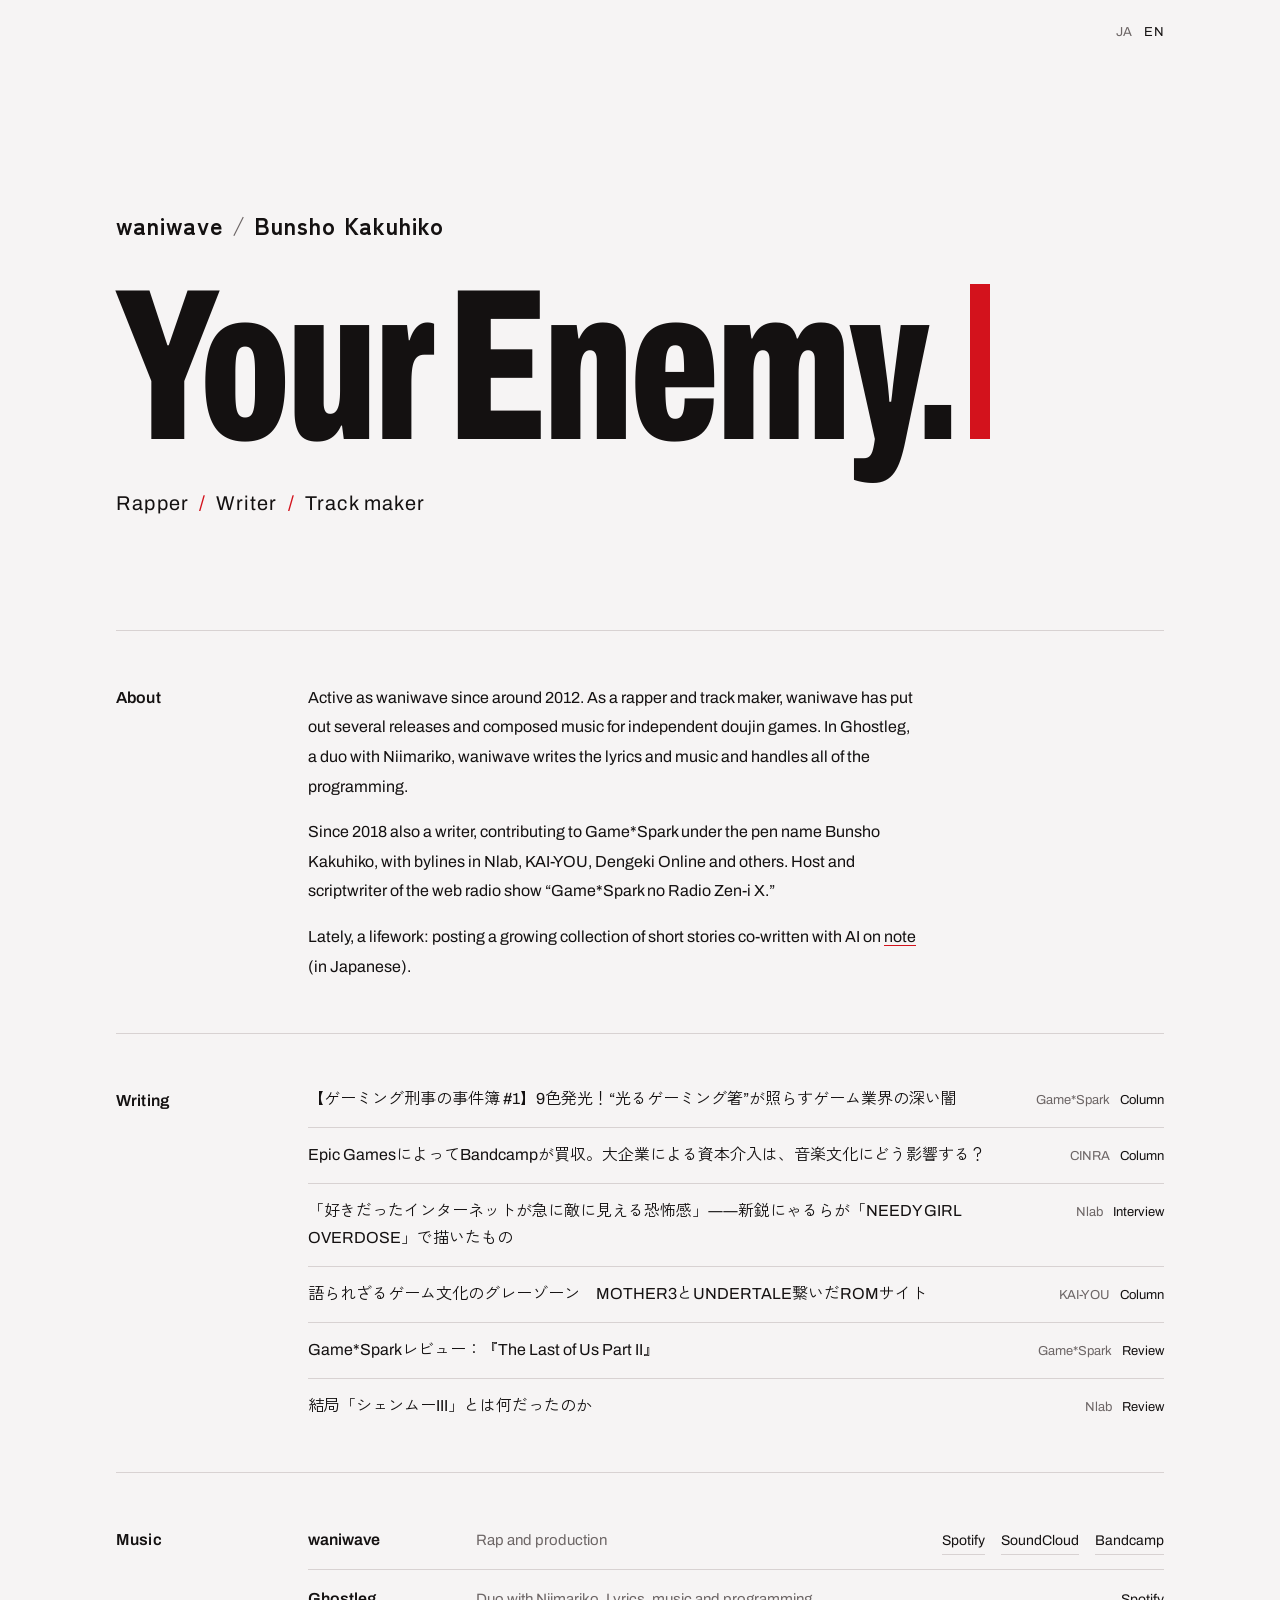
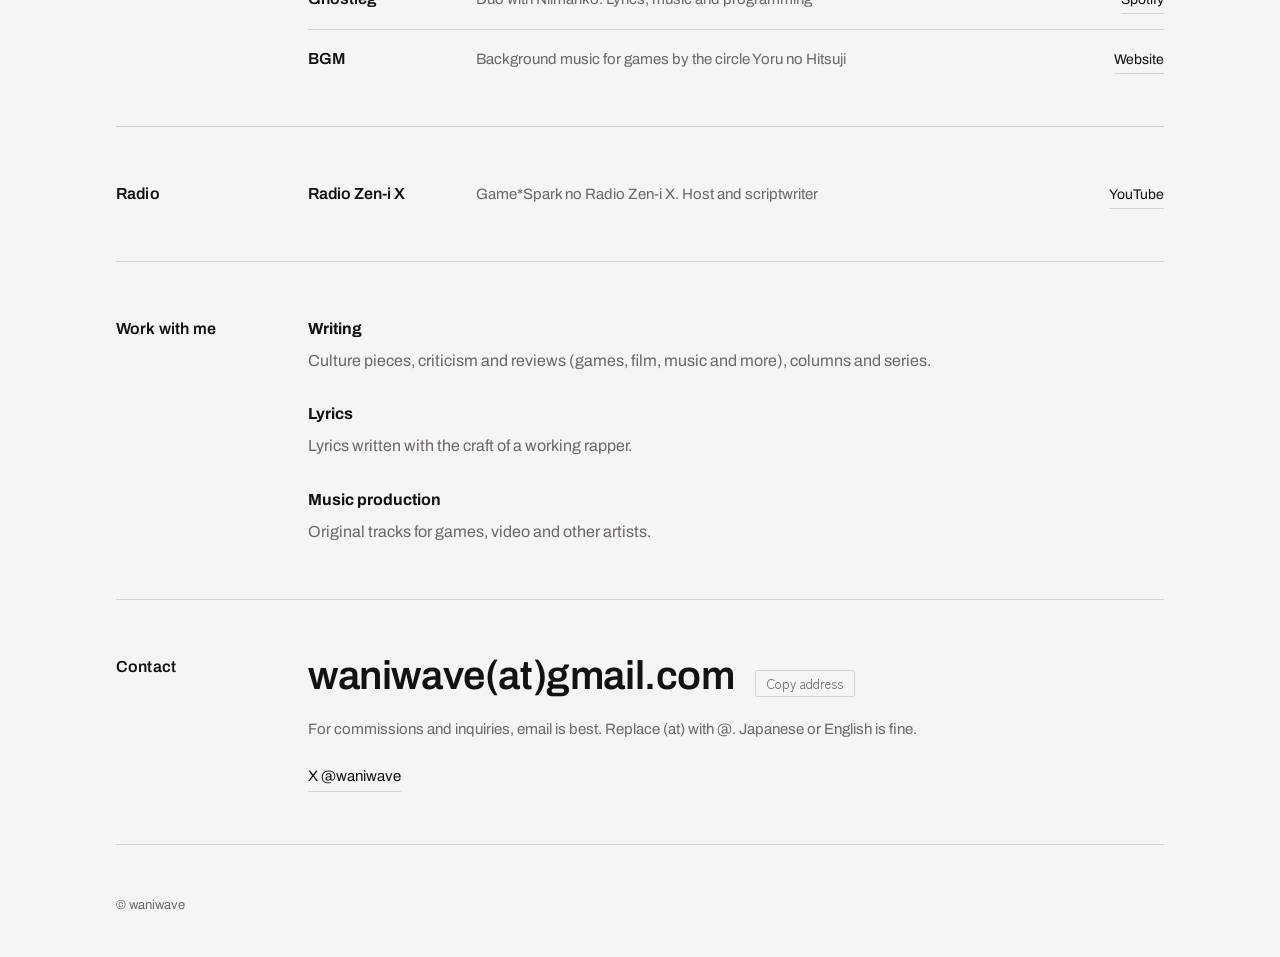
==== en/index.html @ 1792ae39 "Add files via upload" ====
<!doctype html>
<html lang="en">
<head>
<meta charset="utf-8">
<meta name="viewport" content="width=device-width, initial-scale=1, viewport-fit=cover">
<title>waniwave / Bunsho Kakuhiko</title>
<meta name="description" content="waniwave (Bunsho Kakuhiko). Rapper, writer and track maker based in Japan. Available for culture writing, criticism and reviews, columns, lyrics and music production.">
<link rel="canonical" href="https://waniwave.com/en/">
<link rel="alternate" hreflang="ja" href="https://waniwave.com/">
<link rel="alternate" hreflang="en" href="https://waniwave.com/en/">
<meta property="og:type" content="website">
<meta property="og:title" content="waniwave / Bunsho Kakuhiko">
<meta property="og:description" content="Your Enemy. Rapper / Writer / Track maker">
<meta property="og:url" content="https://waniwave.com/en/">
<meta name="twitter:card" content="summary">
<meta name="twitter:site" content="@waniwave">
<link rel="icon" href="../assets/favicon.svg" type="image/svg+xml">
<link rel="preconnect" href="https://fonts.googleapis.com">
<link rel="preconnect" href="https://fonts.gstatic.com" crossorigin>
<link rel="stylesheet" href="https://fonts.googleapis.com/css2?family=Archivo:wdth,wght@62..125,400..800&family=Zen+Kaku+Gothic+New:wght@400;700&display=swap">
<link rel="stylesheet" href="../assets/style.css">
</head>
<body>
<div class="wrap">

  <header class="bar">
    <nav class="lang" aria-label="Language">
      <a href="../" lang="ja" hreflang="ja">JA</a>
      <a href="./" aria-current="page" lang="en">EN</a>
    </nav>
  </header>

  <section class="hero" aria-label="waniwave">
    <h1 class="name">waniwave<span class="sep">/</span>Bunsho Kakuhiko</h1>
    <p class="enemy">Your Enemy.<span class="caret" aria-hidden="true"></span></p>
    <p class="roles">Rapper<span class="slash">/</span>Writer<span class="slash">/</span>Track maker</p>
  </section>

  <section class="sec" id="about">
    <h2>About</h2>
    <div class="body prose">
      <p>Active as waniwave since around 2012. As a rapper and track maker, waniwave has put out several releases and composed music for independent doujin games. In Ghostleg, a duo with Niimariko, waniwave writes the lyrics and music and handles all of the programming.</p>
      <p>Since 2018 also a writer, contributing to Game*Spark under the pen name Bunsho Kakuhiko, with bylines in Nlab, KAI-YOU, Dengeki Online and others. Host and scriptwriter of the web radio show “Game*Spark no Radio Zen-i X.”</p>
      <p>Lately, a lifework: posting a growing collection of short stories co-written with AI on <a class="inline" href="https://note.com/wanwe" target="_blank" rel="noopener">note</a> (in Japanese).</p>
    </div>
  </section>

  <section class="sec" id="writing">
    <h2>Writing</h2>
    <div class="body">
      <ul class="rows">
        <li class="row">
          <a class="t title" lang="ja" href="https://www.gamespark.jp/article/2022/09/12/122242.html" target="_blank" rel="noopener">【ゲーミング刑事の事件簿 #1】9色発光！“光るゲーミング箸”が照らすゲーム業界の深い闇</a>
          <span class="m">Game*Spark<span class="g">Column</span></span>
        </li>
        <li class="row">
          <a class="t title" lang="ja" href="https://www.cinra.net/article/202203-briefing-bandcamp_ymmtscl" target="_blank" rel="noopener">Epic GamesによってBandcampが買収。大企業による資本介入は、音楽文化にどう影響する？</a>
          <span class="m">CINRA<span class="g">Column</span></span>
        </li>
        <li class="row">
          <a class="t title" lang="ja" href="https://nlab.itmedia.co.jp/cont/articles/3331324/" target="_blank" rel="noopener">「好きだったインターネットが急に敵に見える恐怖感」――新鋭にゃるらが「NEEDY GIRL OVERDOSE」で描いたもの</a>
          <span class="m">Nlab<span class="g">Interview</span></span>
        </li>
        <li class="row">
          <a class="t title" lang="ja" href="https://premium.kai-you.net/article/423" target="_blank" rel="noopener">語られざるゲーム文化のグレーゾーン　MOTHER3とUNDERTALE繋いだROMサイト</a>
          <span class="m">KAI-YOU<span class="g">Column</span></span>
        </li>
        <li class="row">
          <a class="t title" lang="ja" href="https://www.gamespark.jp/article/2020/08/16/101322.html" target="_blank" rel="noopener">Game*Sparkレビュー：『The Last of Us Part II』</a>
          <span class="m">Game*Spark<span class="g">Review</span></span>
        </li>
        <li class="row">
          <a class="t title" lang="ja" href="https://nlab.itmedia.co.jp/cont/articles/3300284/" target="_blank" rel="noopener">結局「シェンムーIII」とは何だったのか</a>
          <span class="m">Nlab<span class="g">Review</span></span>
        </li>
      </ul>
    </div>
  </section>

  <section class="sec" id="music">
    <h2>Music</h2>
    <div class="body">
      <ul class="rows music">
        <li class="row">
          <span class="k">waniwave</span>
          <span class="t">Rap and production</span>
          <span class="links">
            <a href="https://open.spotify.com/artist/51df8AoXnKXxdjbH6T7DKk" target="_blank" rel="noopener">Spotify</a>
            <a href="https://soundcloud.com/waniwave" target="_blank" rel="noopener">SoundCloud</a>
            <a href="https://henrec.bandcamp.com/" target="_blank" rel="noopener">Bandcamp</a>
          </span>
        </li>
        <li class="row">
          <span class="k">Ghostleg</span>
          <span class="t">Duo with Niimariko. Lyrics, music and programming</span>
          <span class="links">
            <a href="https://open.spotify.com/artist/30WpNmVL4eDIlhvrAvZKBD" target="_blank" rel="noopener">Spotify</a>
          </span>
        </li>
        <li class="row">
          <span class="k">BGM</span>
          <span class="t">Background music for games by the circle Yoru no Hitsuji</span>
          <span class="links">
            <a href="https://yorunohitsuji.xii.jp/" target="_blank" rel="noopener">Website</a>
          </span>
        </li>
      </ul>
    </div>
  </section>

  <section class="sec" id="radio">
    <h2>Radio</h2>
    <div class="body">
      <ul class="rows music">
        <li class="row">
          <span class="k">Radio Zen-i X</span>
          <span class="t">Game*Spark no Radio Zen-i X. Host and scriptwriter</span>
          <span class="links">
            <a href="https://www.youtube.com/@Radio-ZenE" target="_blank" rel="noopener">YouTube</a>
          </span>
        </li>
      </ul>
    </div>
  </section>

  <section class="sec" id="work">
    <h2>Work with me</h2>
    <div class="body">
      <ul class="work">
        <li>
          <h3>Writing</h3>
          <p>Culture pieces, criticism and reviews (games, film, music and more), columns and series.</p>
        </li>
        <li>
          <h3>Lyrics</h3>
          <p>Lyrics written with the craft of a working rapper.</p>
        </li>
        <li>
          <h3>Music production</h3>
          <p>Original tracks for games, video and other artists.</p>
        </li>
      </ul>
    </div>
  </section>

  <section class="sec" id="contact">
    <h2>Contact</h2>
    <div class="body">
      <div class="mail">
        <span class="addr">waniwave(at)gmail.com</span>
        <button class="copy" type="button" id="copy-mail" data-done="Copied">Copy address</button>
      </div>
      <p class="contact-note">For commissions and inquiries, email is best. Replace (at) with @. Japanese or English is fine.</p>
      <p class="contact-links"><a href="https://x.com/waniwave" target="_blank" rel="noopener">X @waniwave</a></p>
    </div>
  </section>

  <footer>© waniwave</footer>

</div>
<script>
(function () {
  var b = document.getElementById('copy-mail');
  if (!b) return;
  var label = b.textContent;
  b.addEventListener('click', function () {
    var a = ['waniwave', 'gmail.com'].join('@');
    var done = function () { b.textContent = b.dataset.done; setTimeout(function () { b.textContent = label; }, 1800); };
    var fallback = function () {
      var r = document.createRange(); r.selectNodeContents(document.querySelector('.addr'));
      var s = window.getSelection(); s.removeAllRanges(); s.addRange(r);
    };
    try {
      navigator.clipboard.writeText(a).then(done, fallback);
    } catch (e) { fallback(); }
  });
})();
</script>
</body>
</html>
---- assets/style.css ----
/* Layout: one left-aligned column. Each section = label column + content column; stacks on phones.
   Boldness lives in one place only: the "Your Enemy." line and its red caret. */
:root {
  --bg: #f6f4f4;
  --ink: #141111;
  --mute: #6d6666;
  --line: #d8d2d2;
  --red: #d3121c;
  --font-latin: "Archivo", "Helvetica Neue", Arial, sans-serif;
  --font-ja: "Zen Kaku Gothic New", "Hiragino Kaku Gothic ProN", "Yu Gothic", sans-serif;
  --col-label: 10rem;
  --max: 68rem;
  color-scheme: light;
}
@media (prefers-color-scheme: dark) {
  :root:not([data-theme="light"]) {
    --bg: #121010; --ink: #edeaea; --mute: #948c8c; --line: #2f2a2a; --red: #ff3c40;
    color-scheme: dark;
  }
}
:root[data-theme="dark"] {
  --bg: #121010; --ink: #edeaea; --mute: #948c8c; --line: #2f2a2a; --red: #ff3c40;
  color-scheme: dark;
}

*, *::before, *::after { box-sizing: border-box; }
html { -webkit-text-size-adjust: 100%; }
body {
  margin: 0;
  background: var(--bg);
  color: var(--ink);
  font-family: var(--font-latin), var(--font-ja);
  font-size: 1rem;
  line-height: 1.85;
  font-feature-settings: "palt" 0;
}
:lang(ja) body, body:lang(ja) { font-family: var(--font-ja); }

a { color: inherit; text-decoration: none; }
a:focus-visible, button:focus-visible { outline: 2px solid var(--red); outline-offset: 3px; }

.wrap {
  max-width: var(--max);
  margin: 0 auto;
  padding-left: max(20px, env(safe-area-inset-left, 0px));
  padding-right: max(20px, env(safe-area-inset-right, 0px));
}

/* ---- top bar ---- */
.bar {
  display: flex;
  justify-content: space-between;
  align-items: center;
  gap: 1rem;
  padding-block: 1.25rem;
  font-size: .8125rem;
  color: var(--mute);
}
.bar a:hover { color: var(--ink); }
.prose a.inline { border-bottom: 1px solid var(--red); }
.prose a.inline:hover { color: var(--red); }
.lang { margin-left: auto; display: flex; gap: .75rem; font-family: var(--font-latin); letter-spacing: .02em; }
.lang [aria-current="page"] { color: var(--ink); }

/* ---- hero ---- */
.hero { padding-block: clamp(4rem, 12vw, 9rem) clamp(3.5rem, 9vw, 7rem); }
.hero .name {
  margin: 0;
  font-family: var(--font-ja);
  font-weight: 700;
  font-size: clamp(1.125rem, 2.4vw, 1.5rem);
  letter-spacing: .04em;
  line-height: 1.4;
}
.hero .name .sep { color: var(--mute); font-weight: 400; margin-inline: .35em; }
.hero .enemy {
  margin: .15em 0 0;
  font-family: var(--font-latin);
  font-weight: 800;
  font-stretch: 62%;
  font-variation-settings: "wdth" 62;
  font-size: clamp(4.5rem, 17vw, 13.5rem);
  line-height: .86;
  letter-spacing: -.015em;
  text-transform: none;
}
.caret {
  display: inline-block;
  width: .09em;
  height: .72em;
  margin-left: .06em;
  background: var(--red);
  vertical-align: baseline;
  animation: blink 1.1s steps(1, end) infinite;
}
@keyframes blink { 50% { opacity: 0; } }
@media (prefers-reduced-motion: reduce) { .caret { animation: none; } }

.roles {
  margin: 1.75rem 0 0;
  font-size: clamp(1rem, 2vw, 1.25rem);
  letter-spacing: .06em;
  line-height: 1.5;
}
.roles .slash { color: var(--red); margin-inline: .5em; font-family: var(--font-latin); }

/* ---- sections ---- */
.sec {
  display: grid;
  grid-template-columns: var(--col-label) minmax(0, 1fr);
  gap: 1.5rem 2rem;
  padding-block: 3.25rem;
  border-top: 1px solid var(--line);
}
.sec > h2 {
  margin: 0;
  font-family: var(--font-latin);
  font-weight: 600;
  font-size: 1rem;
  line-height: 1.85;
  letter-spacing: .01em;
}
.sec > .body { min-width: 0; }
.prose { max-width: 38em; }
.prose p { margin: 0 0 1em; }
.prose p:last-child { margin-bottom: 0; }

/* rows: writing / music / radio share one row shape */
.rows { list-style: none; margin: 0; padding: 0; }
.row {
  display: grid;
  grid-template-columns: minmax(0, 1fr) auto;
  gap: .25rem 1.5rem;
  align-items: baseline;
  padding-block: .9rem;
  border-bottom: 1px solid var(--line);
}
.row:first-child { padding-top: 0; }
.row:last-child { border-bottom: 0; padding-bottom: 0; }
.row .k {
  font-family: var(--font-latin);
  font-variant-numeric: tabular-nums;
  color: var(--mute);
  font-size: .875rem;
}
.row .t { min-width: 0; line-height: 1.65; }
.row .m { color: var(--mute); font-size: .8125rem; text-align: right; white-space: nowrap; }
.row .m .g { color: var(--ink); margin-left: .75em; }

a.title {
  background-image: linear-gradient(var(--red), var(--red));
  background-size: 0 1px;
  background-repeat: no-repeat;
  background-position: 0 100%;
  transition: background-size .25s ease;
}
a.title:hover, a.title:focus-visible { background-size: 100% 1px; }
@media (prefers-reduced-motion: reduce) { a.title { transition: none; } }

/* music rows: name column is wider */
.rows.music .row { grid-template-columns: 9rem minmax(0, 1fr) auto; }
.rows.music .k { color: var(--ink); font-size: 1rem; font-weight: 600; }
.rows.music .t { color: var(--mute); font-size: .9375rem; }
.links { display: flex; flex-wrap: wrap; gap: .25rem 1rem; justify-content: flex-end; font-size: .875rem; }
.links a { border-bottom: 1px solid var(--line); }
.links a:hover { border-color: var(--red); }

/* work */
.work { list-style: none; margin: 0; padding: 0; display: grid; gap: 1.5rem; max-width: 40em; }
.work h3 { margin: 0; font-size: 1rem; font-weight: 700; }
.work p { margin: .15rem 0 0; color: var(--mute); }

/* contact */
.mail {
  display: flex;
  flex-wrap: wrap;
  align-items: baseline;
  gap: .5rem 1.25rem;
  font-family: var(--font-latin);
  font-size: clamp(1.5rem, 4.4vw, 2.5rem);
  font-weight: 600;
  line-height: 1.2;
  letter-spacing: -.01em;
}
.mail .addr { user-select: all; overflow-wrap: anywhere; }
.copy {
  font: inherit;
  font-family: var(--font-ja);
  font-size: .8125rem;
  font-weight: 400;
  letter-spacing: 0;
  color: var(--mute);
  background: none;
  border: 1px solid var(--line);
  border-radius: 2px;
  padding: .3rem .7rem;
  cursor: pointer;
}
.copy:hover { color: var(--ink); border-color: var(--ink); }
.contact-note { margin: 1rem 0 0; color: var(--mute); font-size: .9375rem; }
.contact-links { margin: 1.25rem 0 0; display: flex; gap: 1.25rem; font-size: .9375rem; }
.contact-links a { border-bottom: 1px solid var(--line); }
.contact-links a:hover { border-color: var(--red); }

footer {
  padding-block: 3rem 2.5rem;
  border-top: 1px solid var(--line);
  color: var(--mute);
  font-size: .8125rem;
  font-family: var(--font-latin);
}

/* ---- phones ---- */
@media (max-width: 720px) {
  .sec { grid-template-columns: minmax(0, 1fr); gap: 1rem; padding-block: 2.5rem; }
  .row, .rows.music .row { grid-template-columns: minmax(0, 1fr); gap: .15rem; }
  .row .m { text-align: left; white-space: normal; }
  .row .m .g { margin-left: .75em; }
  .links { justify-content: flex-start; }
  .row .k { order: 0; }
}
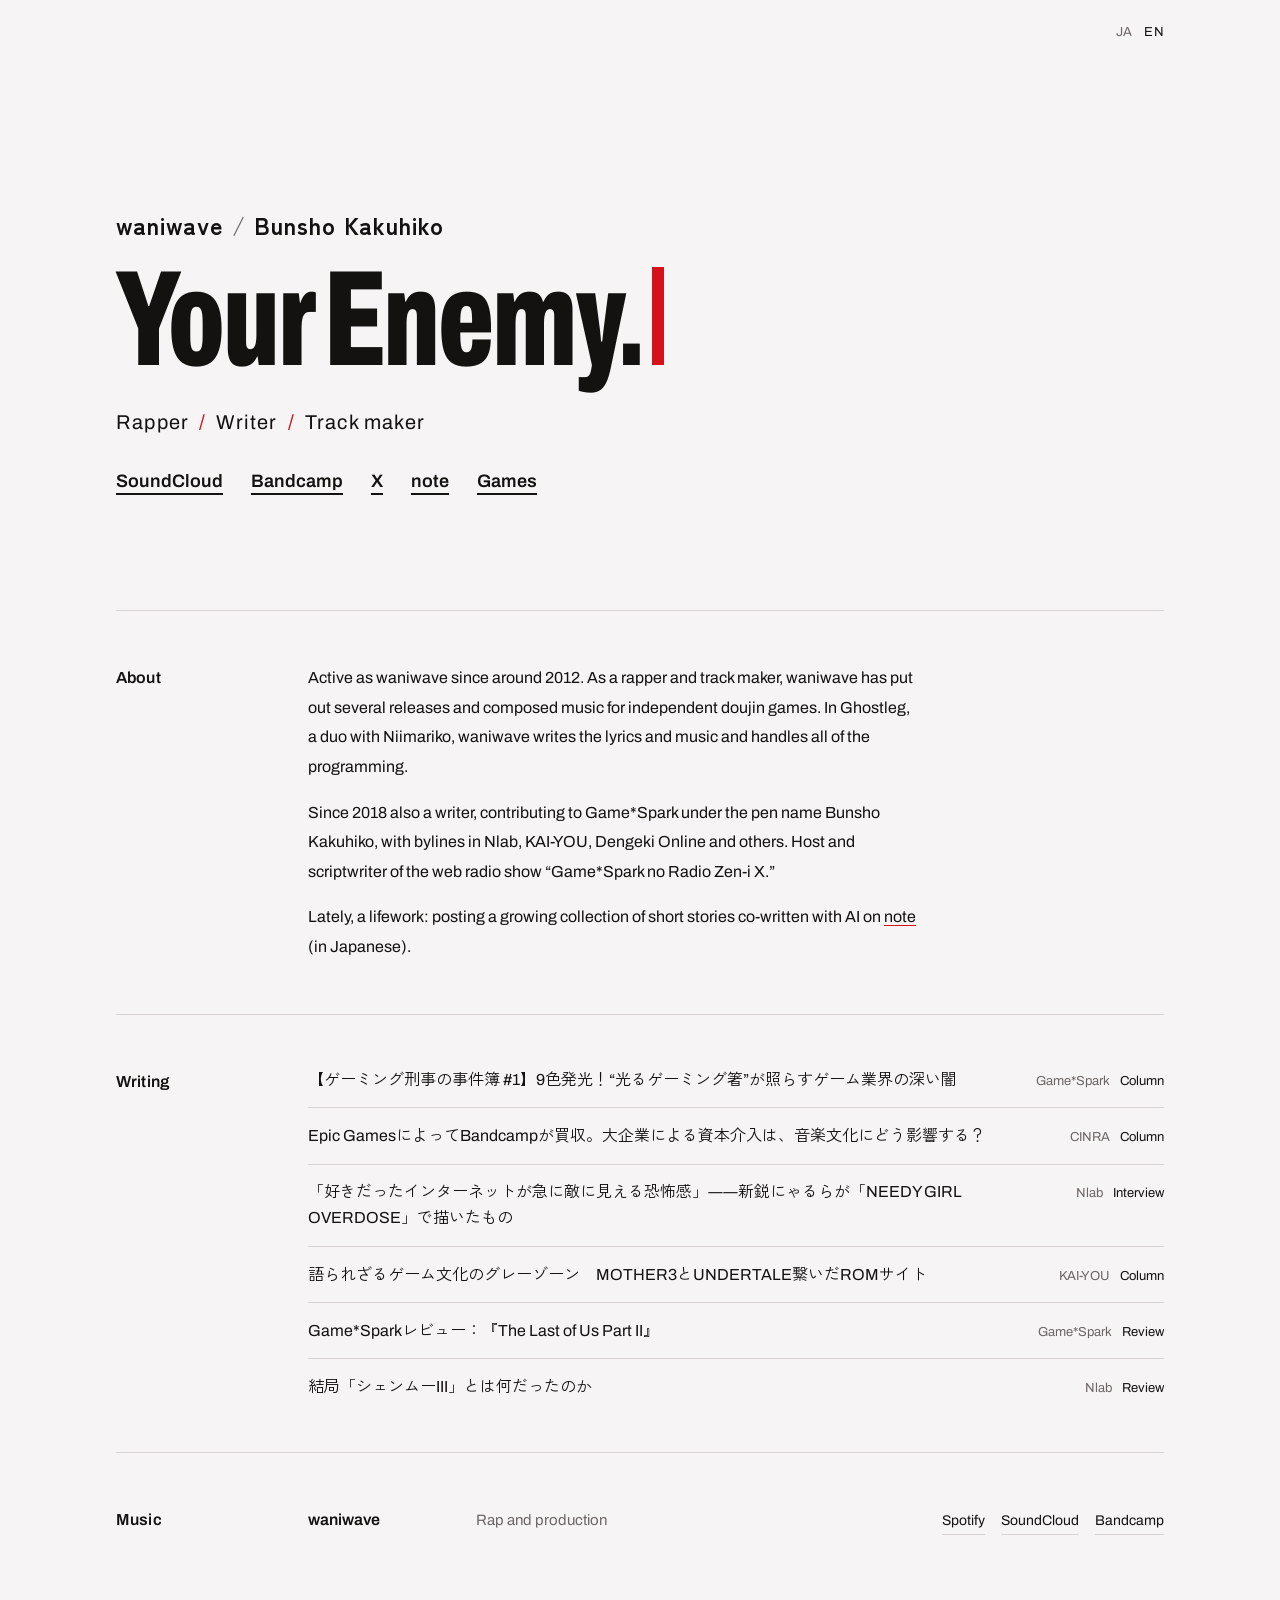
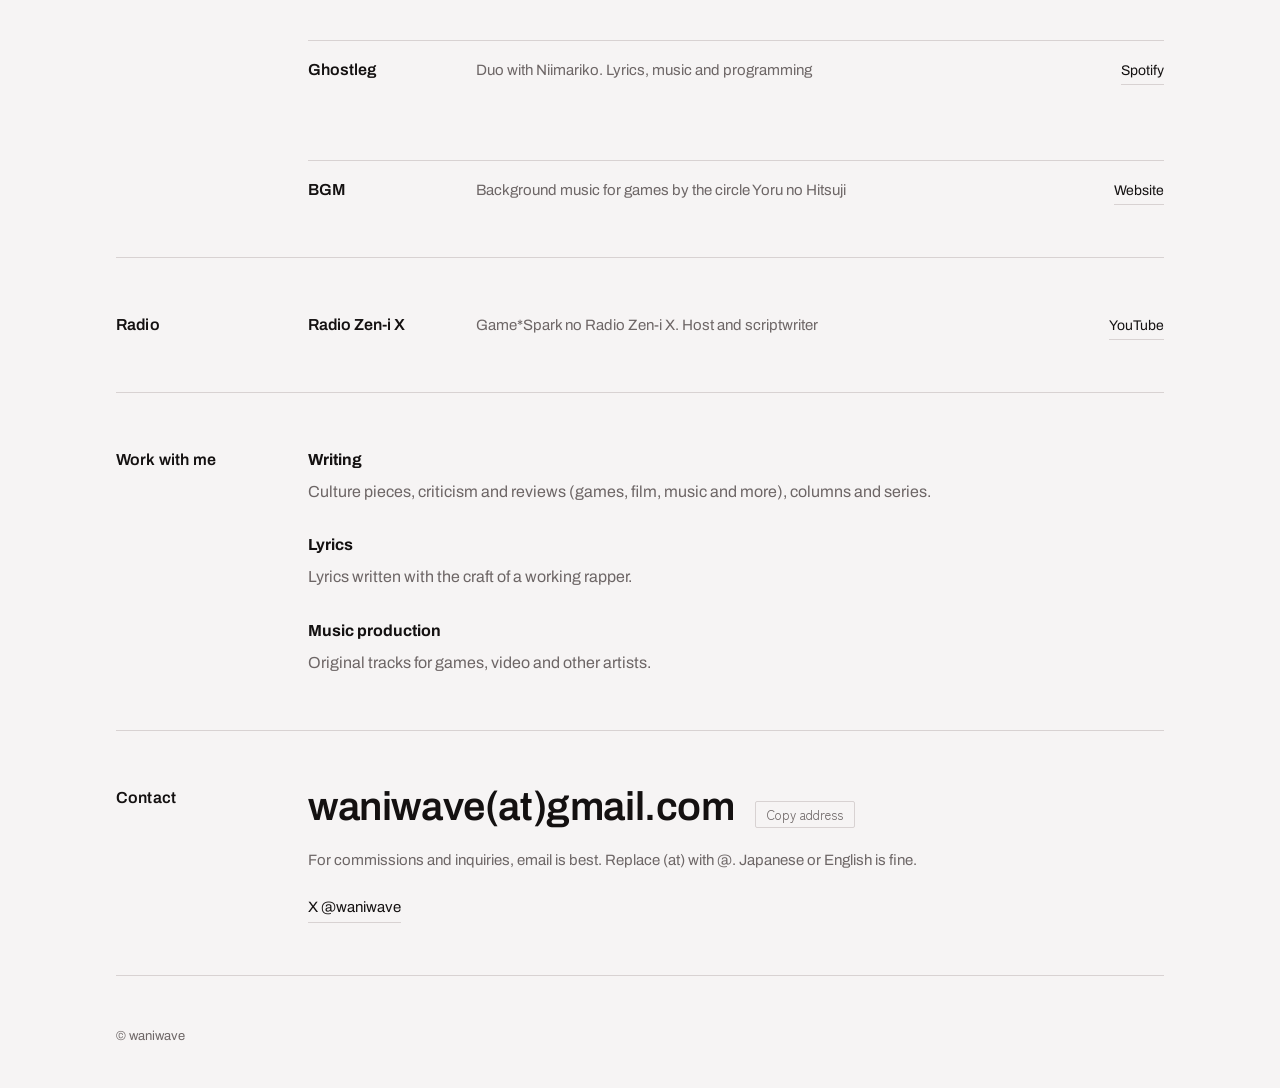
==== commit fc6afff8: "Add files via upload" ====
--- a/en/index.html
+++ b/en/index.html
@@ -3,13 +3,13 @@
 <head>
 <meta charset="utf-8">
 <meta name="viewport" content="width=device-width, initial-scale=1, viewport-fit=cover">
-<title>waniwave / Bunsho Kakuhiko</title>
+<title>waniwave.com</title>
 <meta name="description" content="waniwave (Bunsho Kakuhiko). Rapper, writer and track maker based in Japan. Available for culture writing, criticism and reviews, columns, lyrics and music production.">
 <link rel="canonical" href="https://waniwave.com/en/">
 <link rel="alternate" hreflang="ja" href="https://waniwave.com/">
 <link rel="alternate" hreflang="en" href="https://waniwave.com/en/">
 <meta property="og:type" content="website">
-<meta property="og:title" content="waniwave / Bunsho Kakuhiko">
+<meta property="og:title" content="waniwave.com">
 <meta property="og:description" content="Your Enemy. Rapper / Writer / Track maker">
 <meta property="og:url" content="https://waniwave.com/en/">
 <meta name="twitter:card" content="summary">
@@ -24,16 +24,25 @@
 <div class="wrap">
 
   <header class="bar">
+    <div class="side">
     <nav class="lang" aria-label="Language">
       <a href="../" lang="ja" hreflang="ja">JA</a>
       <a href="./" aria-current="page" lang="en">EN</a>
     </nav>
+    </div>
   </header>
 
   <section class="hero" aria-label="waniwave">
     <h1 class="name">waniwave<span class="sep">/</span>Bunsho Kakuhiko</h1>
     <p class="enemy">Your Enemy.<span class="caret" aria-hidden="true"></span></p>
     <p class="roles">Rapper<span class="slash">/</span>Writer<span class="slash">/</span>Track maker</p>
+    <ul class="pillars">
+      <li><a href="https://soundcloud.com/waniwave" target="_blank" rel="noopener">SoundCloud</a></li>
+      <li><a href="https://henrec.bandcamp.com/" target="_blank" rel="noopener">Bandcamp</a></li>
+      <li><a href="https://x.com/waniwave" target="_blank" rel="noopener">X</a></li>
+      <li><a href="https://note.com/wanwe" target="_blank" rel="noopener">note</a></li>
+      <li><a href="../games/">Games</a></li>
+    </ul>
   </section>
 
   <section class="sec" id="about">
@@ -89,6 +98,10 @@
             <a href="https://soundcloud.com/waniwave" target="_blank" rel="noopener">SoundCloud</a>
             <a href="https://henrec.bandcamp.com/" target="_blank" rel="noopener">Bandcamp</a>
           </span>
+          <div class="players">
+            <iframe class="p-sc" title="SoundCloud: wanilands (beta testing)" src="https://w.soundcloud.com/player/?url=https%3A//soundcloud.com/waniwave/sets/wanilands-beta-testing&amp;color=%23d3121c&amp;auto_play=false&amp;hide_related=true&amp;show_comments=false&amp;show_user=true&amp;show_reposts=false&amp;show_teaser=false" loading="lazy" allow="autoplay"></iframe>
+            <iframe class="p-bc" title="Bandcamp: 7pay" src="https://bandcamp.com/EmbeddedPlayer/album=2647364055/size=small/bgcol=ffffff/linkcol=d3121c/transparent=true/" loading="lazy" seamless><a href="https://henrec.bandcamp.com/album/7pay">7pay waniwave</a></iframe>
+          </div>
         </li>
         <li class="row">
           <span class="k">Ghostleg</span>
@@ -96,6 +109,9 @@
           <span class="links">
             <a href="https://open.spotify.com/artist/30WpNmVL4eDIlhvrAvZKBD" target="_blank" rel="noopener">Spotify</a>
           </span>
+          <div class="players">
+            <iframe class="p-bc" title="Bandcamp: 祈りと、その作法　他二曲" src="https://bandcamp.com/EmbeddedPlayer/album=3148992543/size=small/bgcol=ffffff/linkcol=d3121c/transparent=true/" loading="lazy" seamless><a href="https://henrec.bandcamp.com/album/--6">祈りと、その作法　他二曲 Ghostleg</a></iframe>
+          </div>
         </li>
         <li class="row">
           <span class="k">BGM</span>
--- a/assets/style.css
+++ b/assets/style.css
@@ -79,7 +79,7 @@
   font-weight: 800;
   font-stretch: 62%;
   font-variation-settings: "wdth" 62;
-  font-size: clamp(4.5rem, 17vw, 13.5rem);
+  font-size: clamp(3.5rem, 12vw, 8.5rem);
   line-height: .86;
   letter-spacing: -.015em;
   text-transform: none;
@@ -219,3 +219,77 @@
   .links { justify-content: flex-start; }
   .row .k { order: 0; }
 }
+
+/* ---- top bar links ---- */
+.bar .home { color: var(--ink); font-family: var(--font-latin); font-weight: 600; }
+.bar .side { margin-left: auto; display: flex; align-items: center; gap: 1.5rem; }
+.bar .side .lang { margin-left: 0; }
+.bar .games-link { font-family: var(--font-latin); color: var(--ink); border-bottom: 1px solid var(--line); }
+.bar .games-link:hover { border-color: var(--red); }
+
+/* ---- games page ---- */
+.page-head { padding-block: clamp(3rem, 8vw, 6rem) clamp(2.5rem, 6vw, 4rem); }
+.page-title {
+  margin: 0;
+  font-family: var(--font-latin);
+  font-weight: 800;
+  font-stretch: 62%;
+  font-variation-settings: "wdth" 62;
+  font-size: clamp(3rem, 9vw, 6rem);
+  line-height: .9;
+}
+.page-lead { margin: 1.25rem 0 0; color: var(--mute); max-width: 36em; }
+.games { list-style: none; margin: 0; padding: 0; border-top: 1px solid var(--line); }
+.game {
+  display: grid;
+  grid-template-columns: minmax(0, 26rem) minmax(0, 1fr);
+  gap: 1.5rem 2.5rem;
+  align-items: start;
+  padding-block: 2.5rem;
+  border-bottom: 1px solid var(--line);
+}
+.game .thumb { display: block; border: 1px solid var(--line); }
+.game .thumb img { display: block; width: 100%; height: auto; }
+.game .thumb:hover { border-color: var(--red); }
+.game-body { min-width: 0; max-width: 34em; }
+.game-body h2 { margin: 0; font-size: 1.375rem; line-height: 1.4; }
+.game-body p { margin: .5rem 0 0; }
+.game-sub { color: var(--mute); font-size: .875rem; }
+.game-meta { color: var(--mute); font-size: .8125rem; }
+.game-meta span { margin-left: 1em; }
+.play {
+  display: inline-block;
+  margin-top: 1.25rem;
+  padding: .55rem 1.6rem;
+  background: var(--ink);
+  color: var(--bg);
+  font-weight: 700;
+  letter-spacing: .1em;
+}
+.play:hover { background: var(--red); color: #fff; }
+@media (max-width: 720px) {
+  .game { grid-template-columns: minmax(0, 1fr); padding-block: 2rem; }
+}
+.games + footer { border-top: 0; }
+
+/* ---- embedded players (inside the waniwave music row) ---- */
+.players { grid-column: 1 / -1; display: grid; gap: .6rem; margin-top: .9rem; }
+.players iframe { display: block; width: 100%; border: 0; }
+.players .p-sc { height: 20px; }
+.players .p-bc { height: 42px; }
+
+/* ---- hero link row: the main channels ---- */
+.pillars {
+  list-style: none;
+  margin: 1.75rem 0 0;
+  padding: 0;
+  display: flex;
+  flex-wrap: wrap;
+  gap: .6rem 1.75rem;
+  font-family: var(--font-latin);
+  font-size: clamp(1rem, 1.8vw, 1.125rem);
+  font-weight: 600;
+}
+.pillars a { border-bottom: 2px solid var(--ink); padding-bottom: .1em; }
+.pillars a:hover, .pillars a:focus-visible { color: var(--red); border-color: var(--red); }
+@media (max-width: 720px) { .pillars { gap: .5rem 1rem; font-size: .9375rem; } }
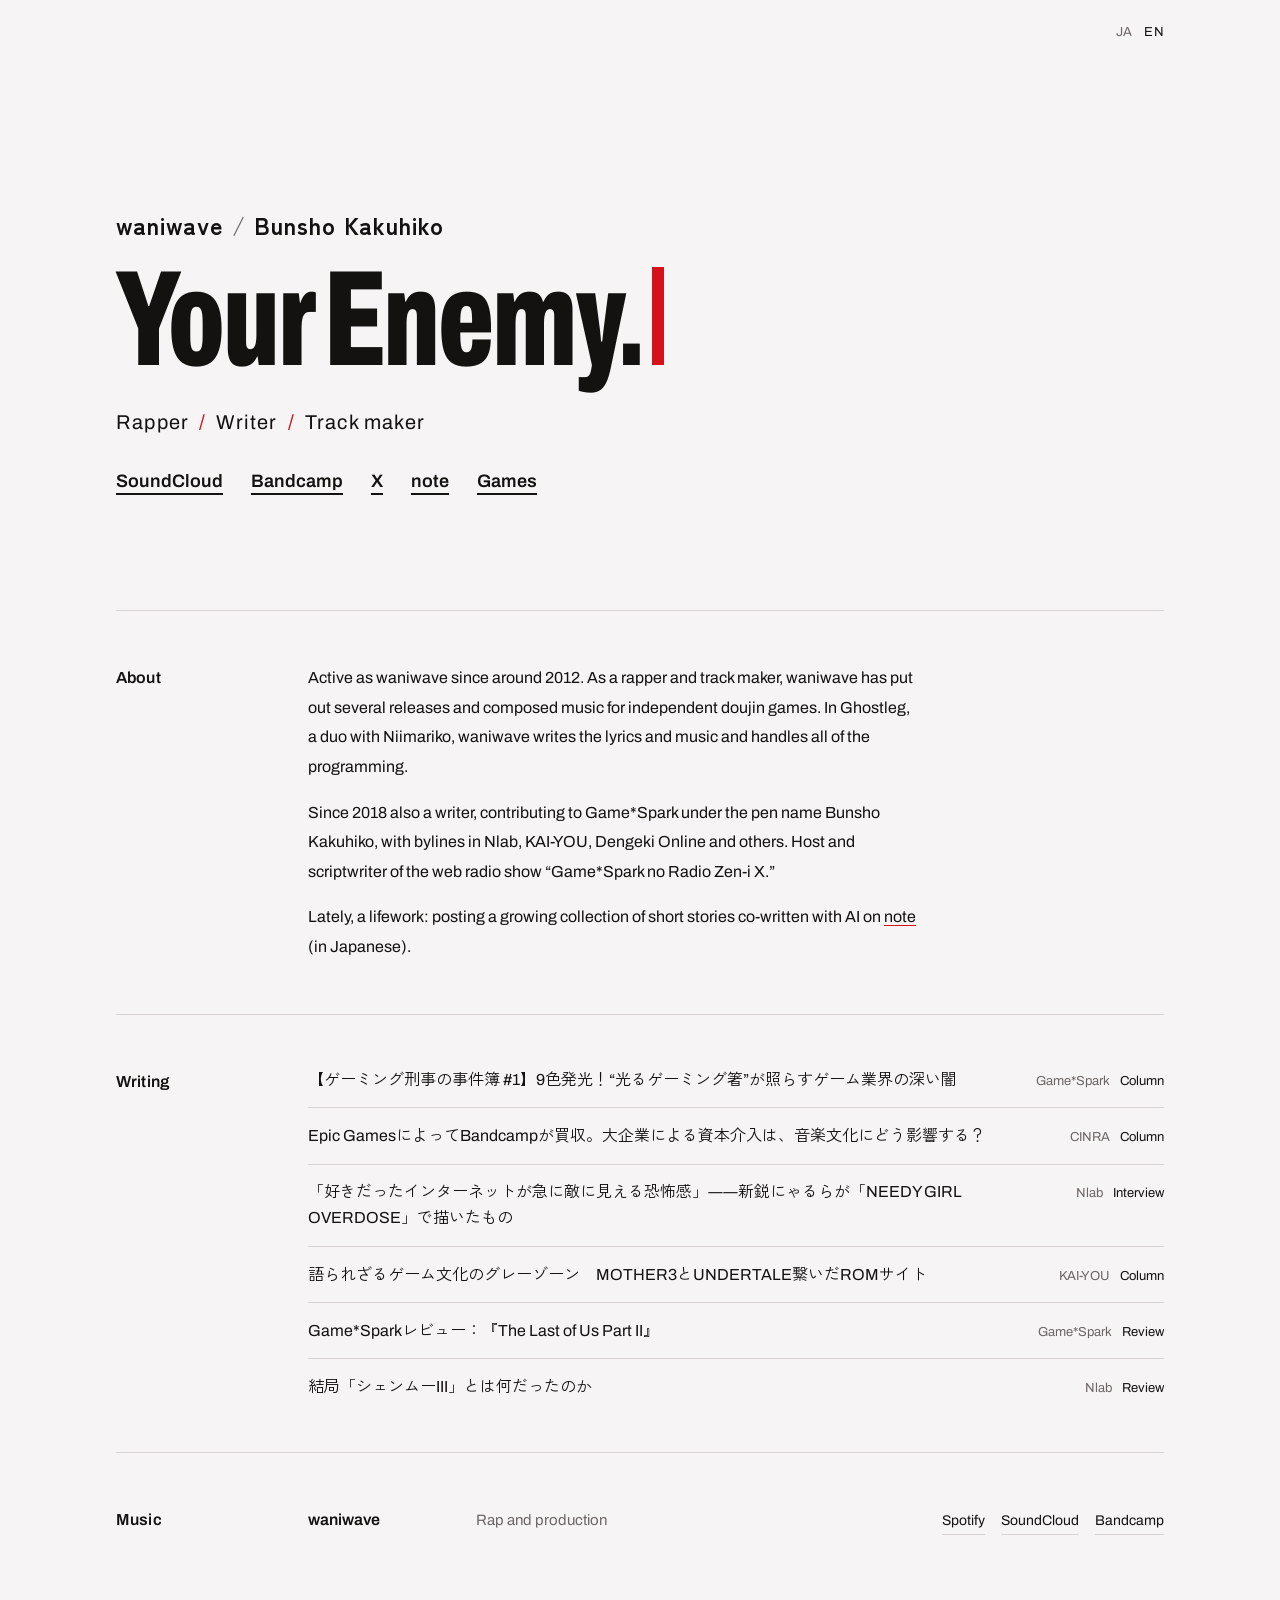
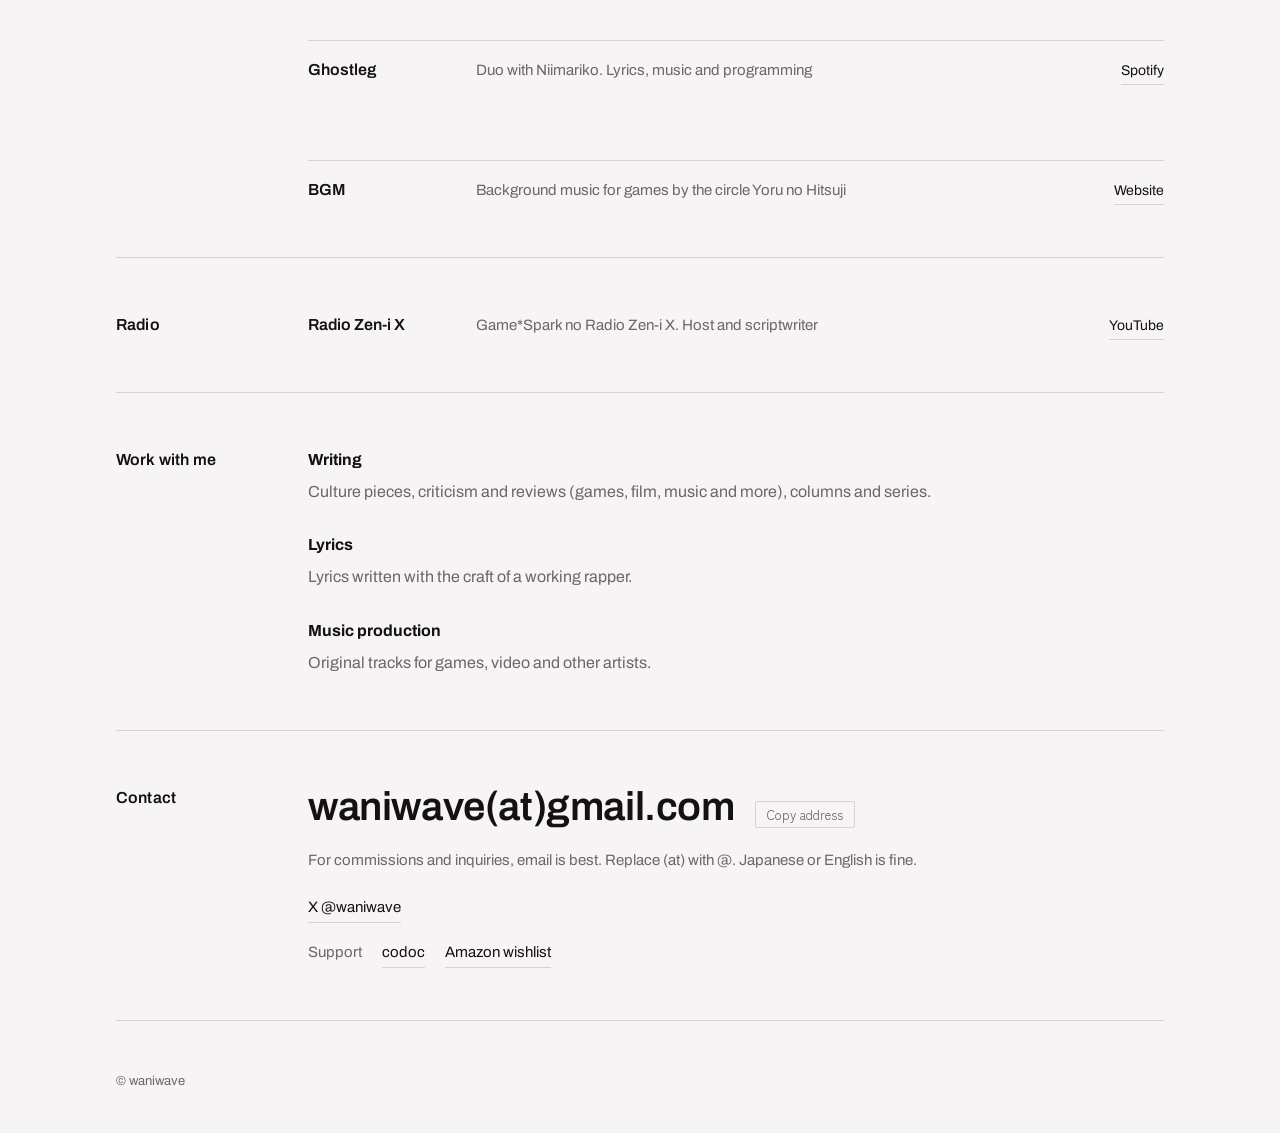
==== commit bdfcf6b2: "Add files via upload" ====
--- a/en/index.html
+++ b/en/index.html
@@ -168,6 +168,7 @@
       </div>
       <p class="contact-note">For commissions and inquiries, email is best. Replace (at) with @. Japanese or English is fine.</p>
       <p class="contact-links"><a href="https://x.com/waniwave" target="_blank" rel="noopener">X @waniwave</a></p>
+      <p class="support"><span>Support</span><a href="https://codoc.jp/sites/waniwave/" target="_blank" rel="noopener">codoc</a><a href="https://www.amazon.jp/hz/wishlist/ls/28IZRN7VQ9T33" target="_blank" rel="noopener">Amazon wishlist</a></p>
     </div>
   </section>
 
--- a/assets/style.css
+++ b/assets/style.css
@@ -293,3 +293,9 @@
 .pillars a { border-bottom: 2px solid var(--ink); padding-bottom: .1em; }
 .pillars a:hover, .pillars a:focus-visible { color: var(--red); border-color: var(--red); }
 @media (max-width: 720px) { .pillars { gap: .5rem 1rem; font-size: .9375rem; } }
+
+/* ---- support links (contact) ---- */
+.support { margin: 1rem 0 0; display: flex; flex-wrap: wrap; align-items: baseline; gap: .4rem 1.25rem; font-size: .9375rem; }
+.support span { color: var(--mute); }
+.support a { border-bottom: 1px solid var(--line); }
+.support a:hover { border-color: var(--red); }
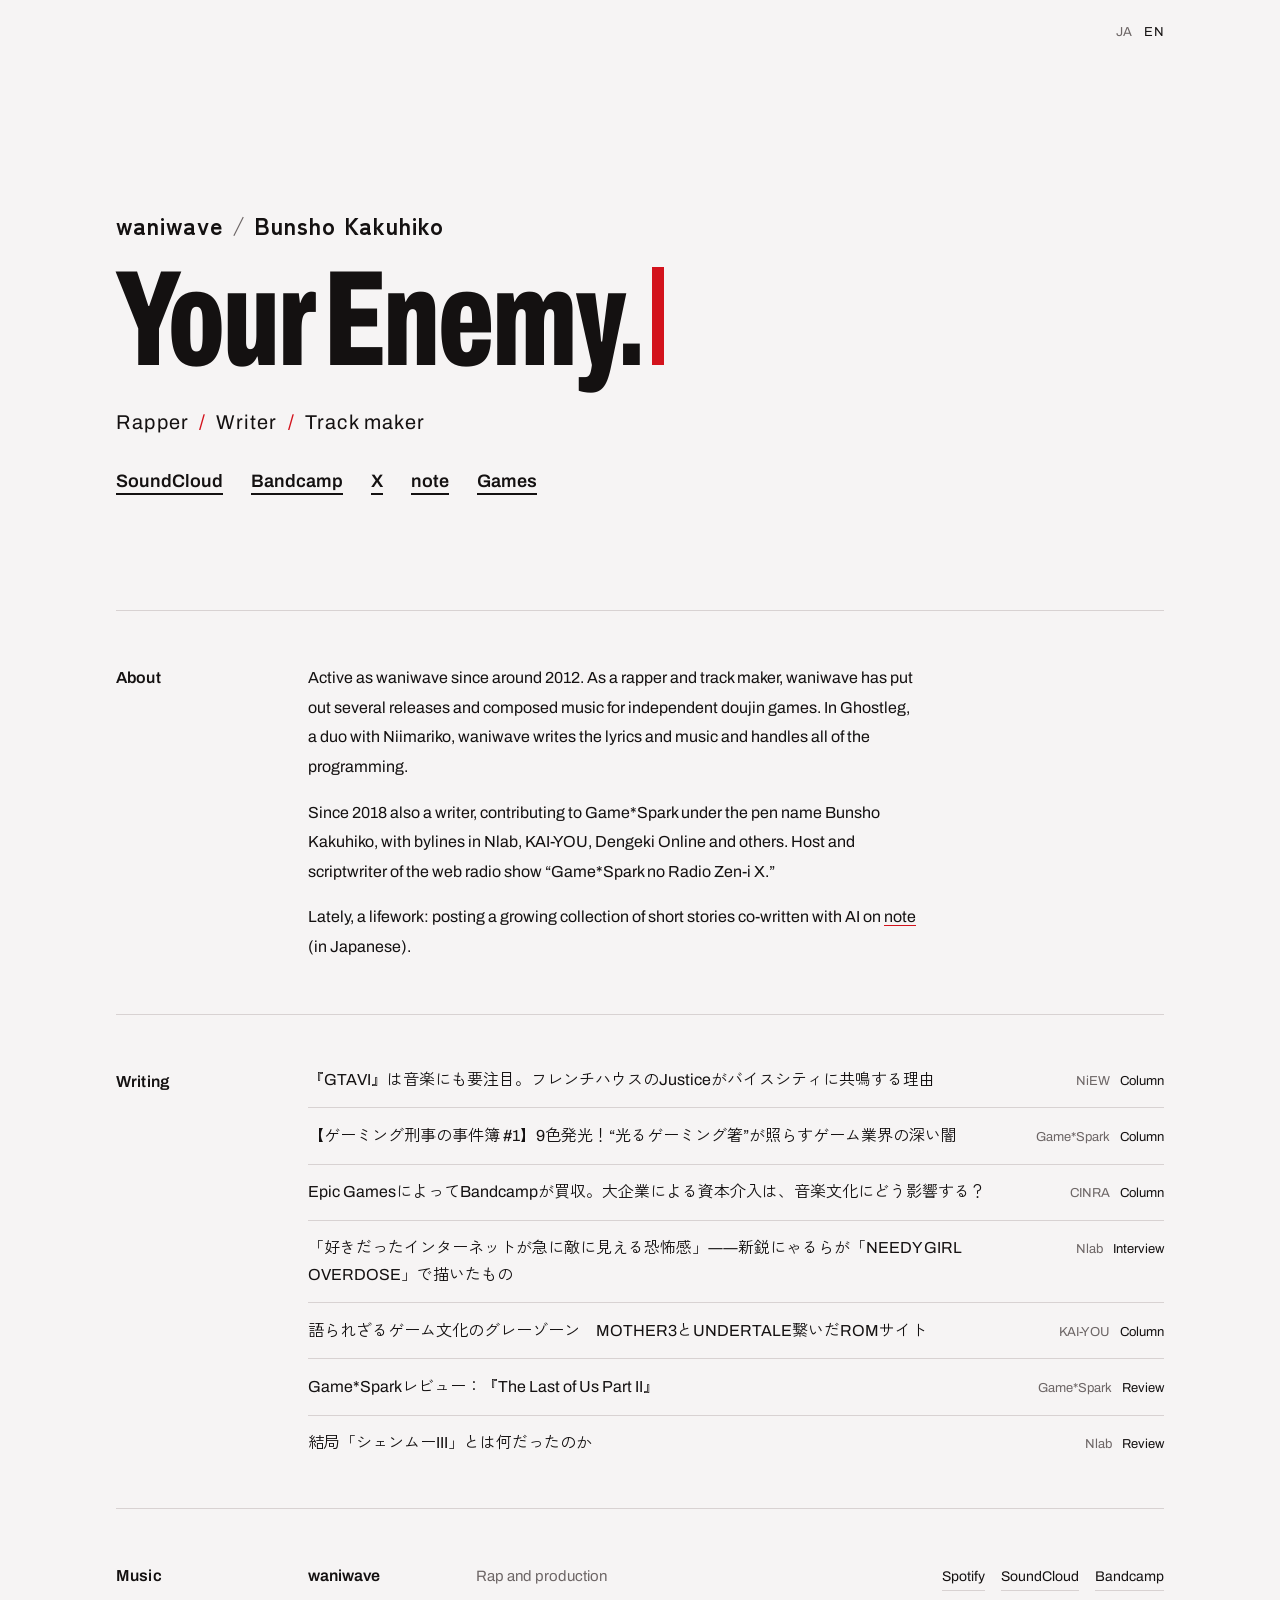
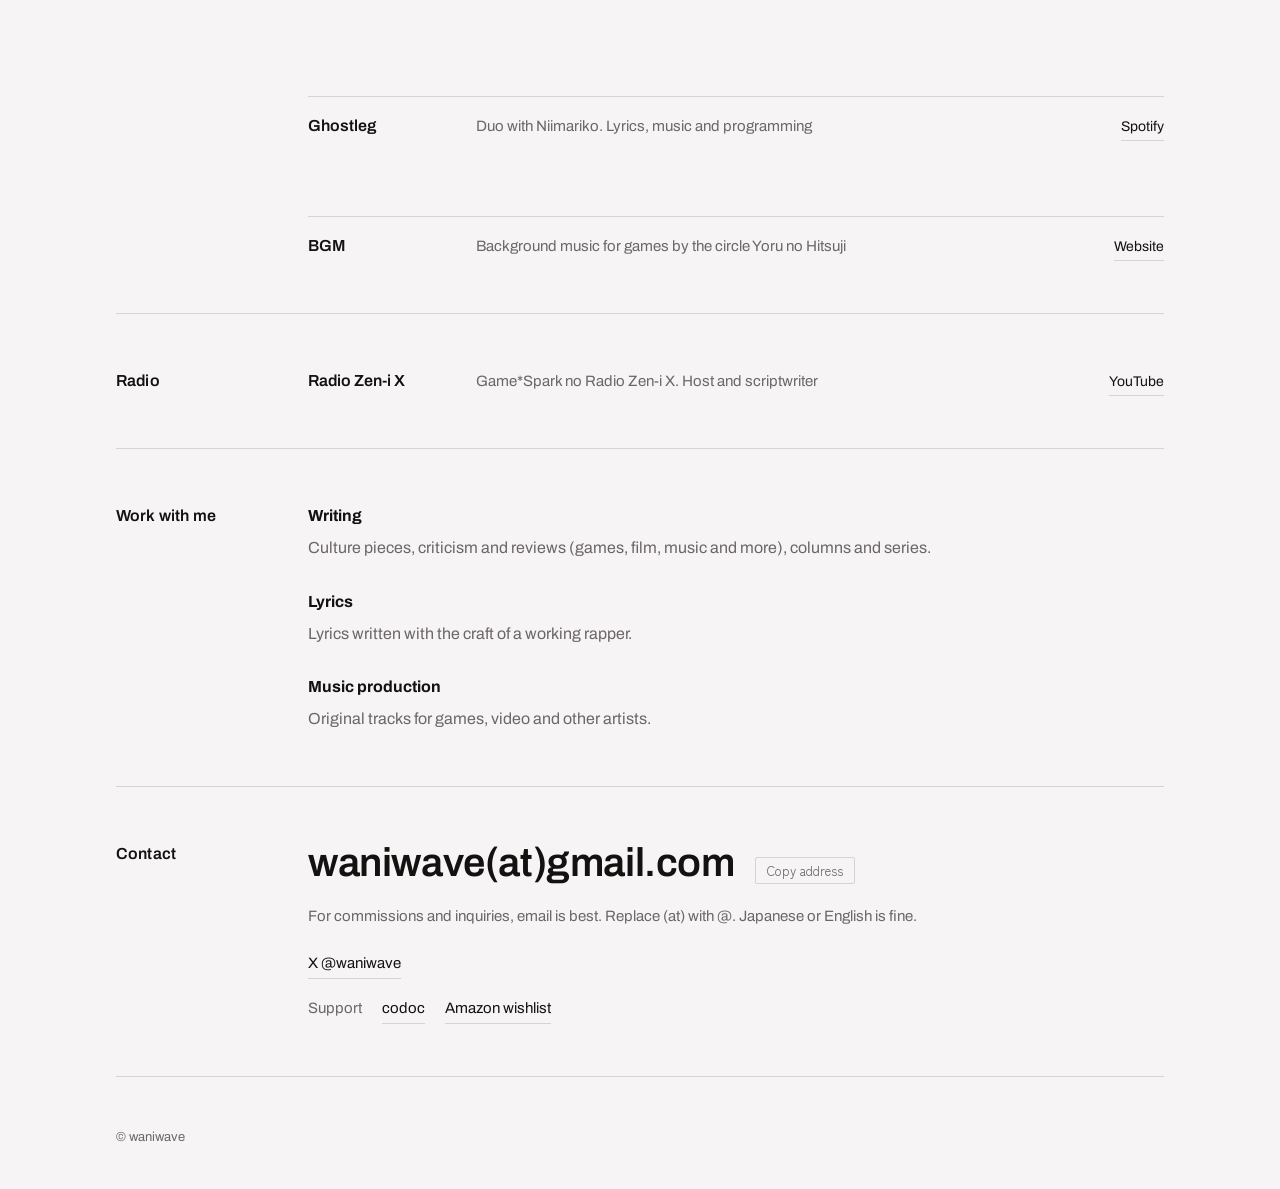
==== commit f6b78d45: "WritingにNiEWのJustice×GTAVIコラムを追加し、ター深を 1.7.0 に差し替え Co-Authored-By: Claude Opus 5.5 <noreply@anthropi" ====
--- a/en/index.html
+++ b/en/index.html
@@ -59,6 +59,10 @@
     <div class="body">
       <ul class="rows">
         <li class="row">
+          <a class="t title" lang="ja" href="https://niewmedia.com/specials/2611gta_edink_wrwwv/" target="_blank" rel="noopener">『GTAVI』は音楽にも要注目。フレンチハウスのJusticeがバイスシティに共鳴する理由</a>
+          <span class="m">NiEW<span class="g">Column</span></span>
+        </li>
+        <li class="row">
           <a class="t title" lang="ja" href="https://www.gamespark.jp/article/2022/09/12/122242.html" target="_blank" rel="noopener">【ゲーミング刑事の事件簿 #1】9色発光！“光るゲーミング箸”が照らすゲーム業界の深い闇</a>
           <span class="m">Game*Spark<span class="g">Column</span></span>
         </li>
--- a/assets/style.css
+++ b/assets/style.css
@@ -299,3 +299,8 @@
 .support span { color: var(--mute); }
 .support a { border-bottom: 1px solid var(--line); }
 .support a:hover { border-color: var(--red); }
+
+/* ---- games: extra links (guides etc.) ---- */
+.game-extra { font-size: .9375rem; }
+.game-extra a { border-bottom: 1px solid var(--red); }
+.game-extra a:hover { color: var(--red); }
